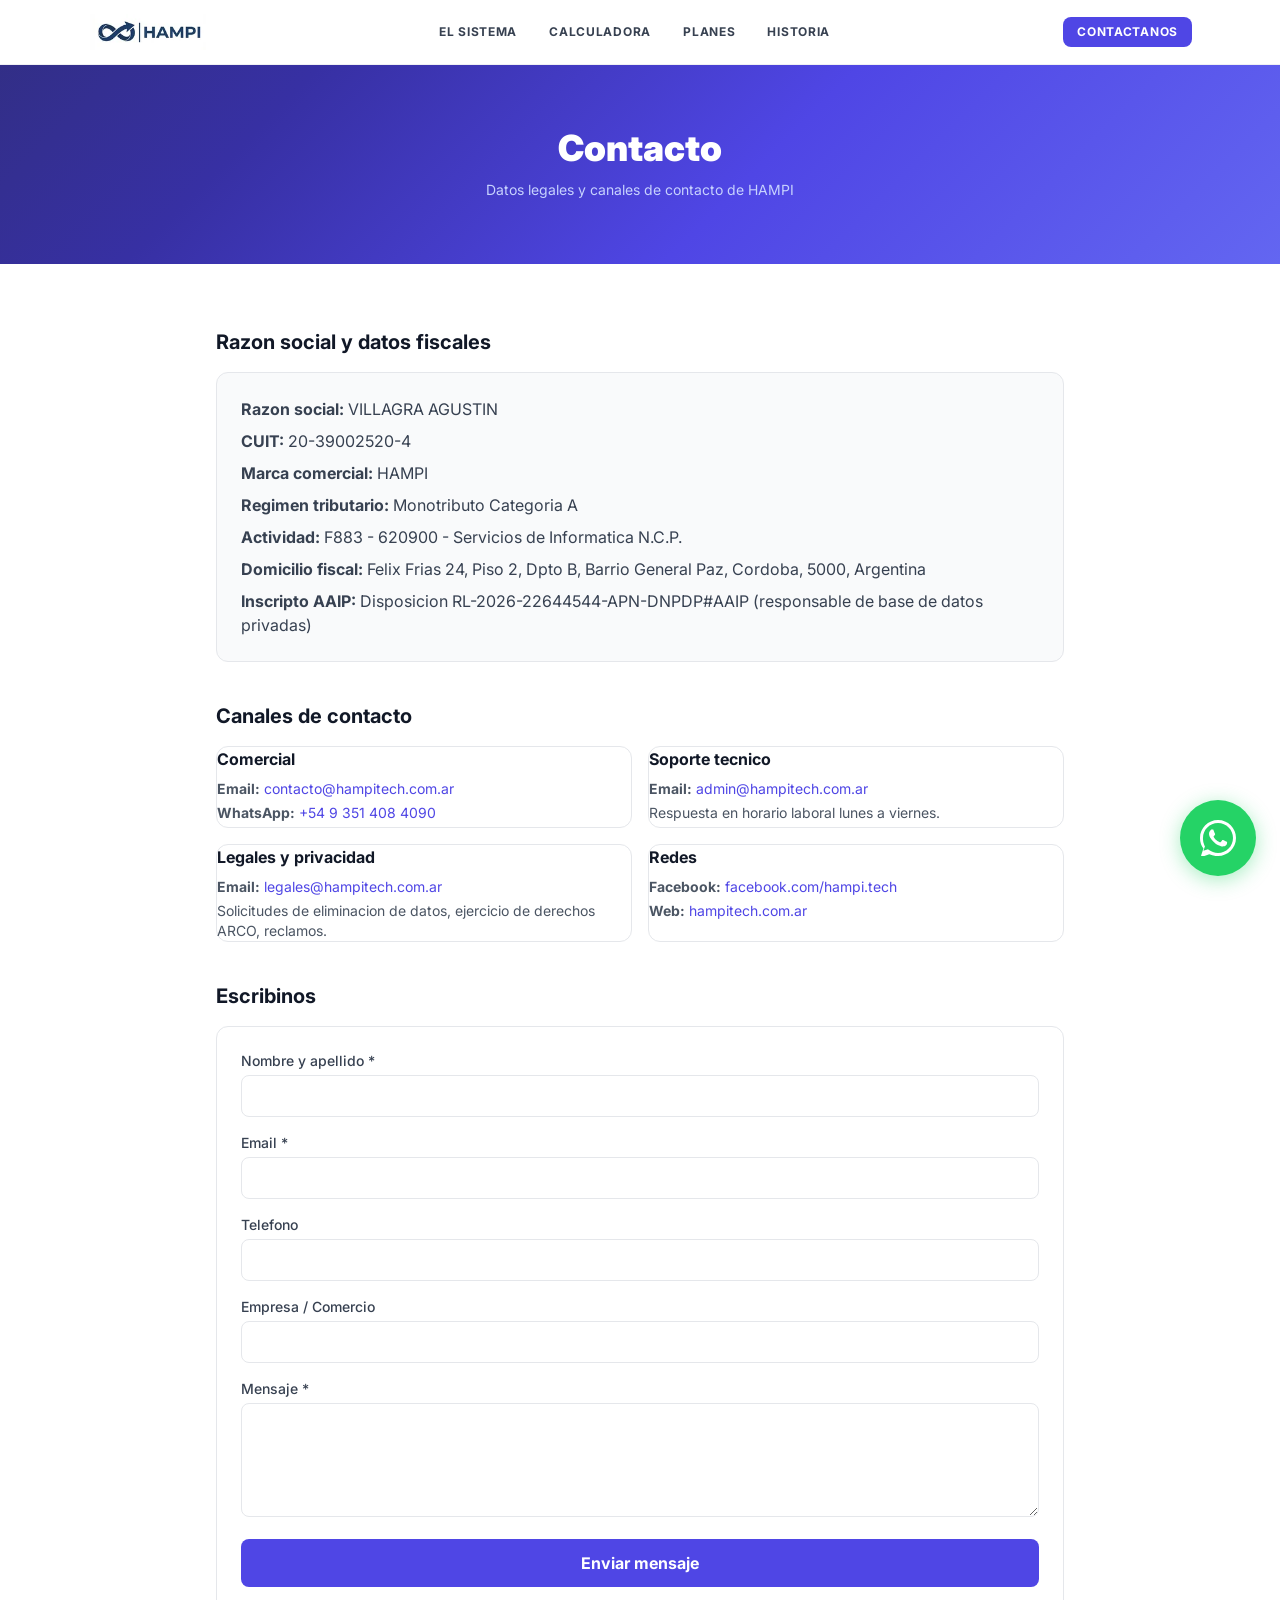
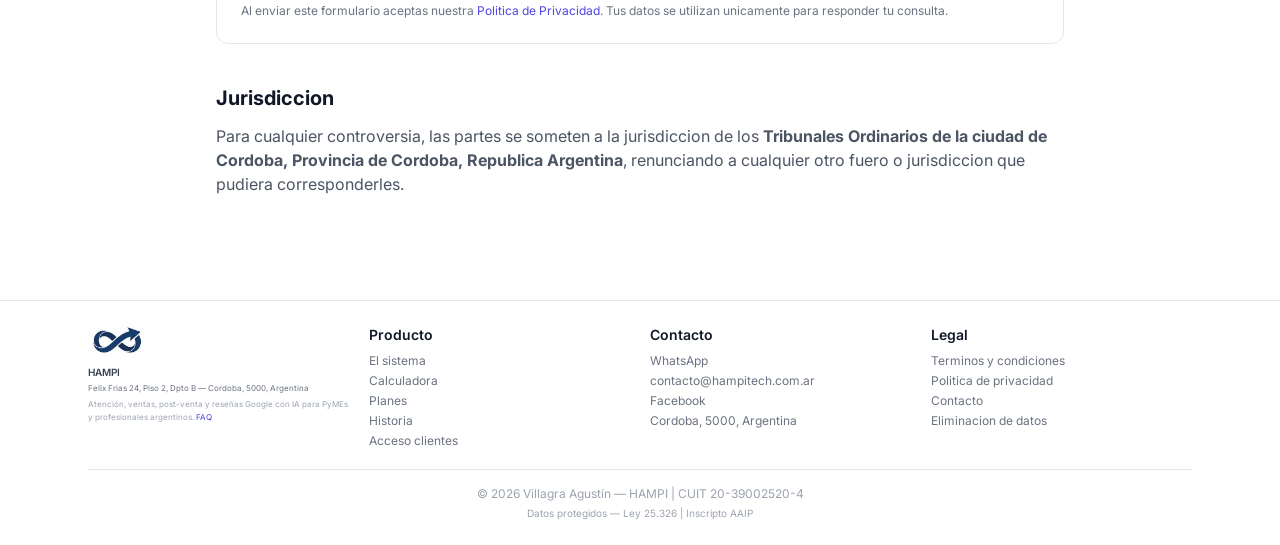
==== contacto.html @ ac381e16 "feat: migrate site to hampitech.com.ar + add contact and data deletion pages - Update canonical, OG," ====
<!DOCTYPE html>
<html lang="es-AR">
<head>
  <meta charset="UTF-8">
  <meta name="viewport" content="width=device-width, initial-scale=1.0">
  <title>Contacto — HAMPI</title>
  <meta name="description" content="Contacto y datos legales de HAMPI. VILLAGRA AGUSTIN, CUIT 20-39002520-4, Cordoba, Argentina.">
  <link rel="canonical" href="https://hampitech.com.ar/contacto.html">
  <meta property="og:title" content="Contacto — HAMPI">
  <meta property="og:description" content="Datos de contacto y razon social de HAMPI.">
  <meta property="og:type" content="website">
  <meta property="og:url" content="https://hampitech.com.ar/contacto.html">
  <meta property="og:image" content="https://hampitech.com.ar/og-logo.png">
  <meta property="og:locale" content="es_AR">
  <meta name="theme-color" content="#4f46e5">
  <link rel="icon" type="image/png" sizes="32x32" href="logoxx.png">
  <link rel="apple-touch-icon" sizes="180x180" href="logoxx.png">
  <link rel="manifest" href="manifest.json">
  <link rel="preconnect" href="https://fonts.googleapis.com">
  <link rel="preconnect" href="https://fonts.gstatic.com" crossorigin>
  <link href="https://fonts.googleapis.com/css2?family=Inter:wght@400;500;600;700;800;900&display=swap" rel="stylesheet">
  <link rel="stylesheet" href="dist.css">
  <style>
    html{scroll-behavior:smooth}
    .reveal{opacity:0;transform:translateY(30px);transition:opacity .7s ease,transform .7s ease}
    .reveal.visible{opacity:1;transform:translateY(0)}
    .whatsapp-float{position:fixed;bottom:24px;right:24px;z-index:50;background:#25d366;color:#fff;border-radius:9999px;width:76px;height:76px;display:flex;align-items:center;justify-content:center;box-shadow:0 4px 20px rgba(37,211,102,.4);transition:transform .3s ease}
    .whatsapp-float:hover{transform:scale(1.1)}
    @keyframes pulse-ring{0%{box-shadow:0 0 0 0 rgba(37,211,102,.4)}70%{box-shadow:0 0 0 15px rgba(37,211,102,0)}100%{box-shadow:0 0 0 0 rgba(37,211,102,0)}}
    .whatsapp-float{animation:pulse-ring 2s infinite}
  </style>
  <script type="application/ld+json">
  {
    "@context": "https://schema.org",
    "@type": "ContactPage",
    "name": "Contacto HAMPI",
    "url": "https://hampitech.com.ar/contacto.html",
    "mainEntity": {
      "@type": "Organization",
      "name": "HAMPI",
      "legalName": "Villagra Agustin",
      "taxID": "20-39002520-4",
      "url": "https://hampitech.com.ar",
      "email": "contacto@hampitech.com.ar",
      "telephone": "+5493514084090",
      "address": {
        "@type": "PostalAddress",
        "streetAddress": "Felix Frias 24, Piso 2, Dpto B",
        "addressLocality": "Cordoba",
        "addressRegion": "Cordoba",
        "postalCode": "5000",
        "addressCountry": "AR"
      }
    }
  }
  </script>
</head>

<body class="font-sans text-gray-800 bg-white antialiased">

  <!-- ===== NAV ===== -->
  <nav id="main-nav" class="fixed top-0 w-full bg-white z-40 border-b border-gray-200/60 transition-shadow duration-300" style="box-shadow:none">
    <div class="max-w-6xl mx-auto px-4 sm:px-6 flex items-center justify-between h-16">
      <a href="index.html" class="flex items-center gap-2">
        <picture>
          <source srcset="hampilogo.webp" type="image/webp">
          <img src="hampilogo.png" alt="HAMPI" class="h-8 sm:h-9 w-auto object-contain" width="200" height="61" style="image-rendering:-webkit-optimize-contrast;transform:translateZ(0)">
        </picture>
      </a>
      <div class="hidden md:flex items-center gap-8 text-xs font-bold text-gray-700 uppercase" style="letter-spacing:.06em">
        <a href="index.html#sistema" class="hover:text-brand-600 transition-colors">El sistema</a>
        <a href="index.html#calculadora" class="hover:text-brand-600 transition-colors">Calculadora</a>
        <a href="index.html#planes" class="hover:text-brand-600 transition-colors">Planes</a>
        <a href="historia.html" class="hover:text-brand-600 transition-colors">Historia</a>
      </div>
      <div class="flex items-center gap-3">
        <a href="https://api.whatsapp.com/send?phone=5493514084090&app_absent=0&text=Hola%2C%20quiero%20info%20sobre%20HAMPI" target="_blank" rel="noopener" class="hidden sm:inline-flex items-center bg-brand-600 hover:bg-brand-700 text-white text-xs font-bold uppercase px-3.5 py-1.5 rounded-lg transition-colors" style="letter-spacing:.06em;line-height:1.5">
          CONTACTANOS
        </a>
      </div>
      <button id="menu-toggle" class="md:hidden ml-2 p-2 text-gray-600 hover:text-brand-600" aria-label="Menu">
        <svg class="w-6 h-6" fill="none" stroke="currentColor" viewBox="0 0 24 24"><path stroke-linecap="round" stroke-linejoin="round" stroke-width="2" d="M4 6h16M4 12h16M4 18h16"/></svg>
      </button>
    </div>
    <div id="mobile-menu" class="hidden md:hidden border-t border-gray-100 bg-white">
      <div class="px-4 py-3 space-y-2">
        <a href="index.html#sistema" class="block py-2 text-xs font-bold text-gray-700 uppercase" style="letter-spacing:.06em">El sistema</a>
        <a href="index.html#calculadora" class="block py-2 text-xs font-bold text-gray-700 uppercase" style="letter-spacing:.06em">Calculadora</a>
        <a href="index.html#planes" class="block py-2 text-xs font-bold text-gray-700 uppercase" style="letter-spacing:.06em">Planes</a>
        <a href="historia.html" class="block py-2 text-xs font-bold text-gray-700 uppercase" style="letter-spacing:.06em">Historia</a>
      </div>
    </div>
  </nav>

  <!-- ===== HERO ===== -->
  <section class="pt-28 pb-12 sm:pt-32 sm:pb-16" style="background:linear-gradient(135deg,#312e81 0%,#3730a3 25%,#4f46e5 60%,#6366f1 100%)">
    <div class="max-w-4xl mx-auto px-4 sm:px-6 text-center">
      <h1 class="text-3xl sm:text-4xl font-black text-white mb-3">Contacto</h1>
      <p class="text-brand-200 text-sm">Datos legales y canales de contacto de HAMPI</p>
    </div>
  </section>

  <!-- ===== CONTENIDO ===== -->
  <main class="max-w-4xl mx-auto px-4 sm:px-6 py-12 sm:py-16">

    <!-- Datos legales -->
    <section class="mb-10 reveal">
      <h2 class="text-xl font-bold text-gray-900 mb-4">Razon social y datos fiscales</h2>
      <div class="bg-gray-50 border border-gray-200 rounded-xl p-6 space-y-2">
        <p class="text-gray-700"><strong>Razon social:</strong> VILLAGRA AGUSTIN</p>
        <p class="text-gray-700"><strong>CUIT:</strong> 20-39002520-4</p>
        <p class="text-gray-700"><strong>Marca comercial:</strong> HAMPI</p>
        <p class="text-gray-700"><strong>Regimen tributario:</strong> Monotributo Categoria A</p>
        <p class="text-gray-700"><strong>Actividad:</strong> F883 - 620900 - Servicios de Informatica N.C.P.</p>
        <p class="text-gray-700"><strong>Domicilio fiscal:</strong> Felix Frias 24, Piso 2, Dpto B, Barrio General Paz, Cordoba, 5000, Argentina</p>
        <p class="text-gray-700"><strong>Inscripto AAIP:</strong> Disposicion RL-2026-22644544-APN-DNPDP#AAIP (responsable de base de datos privadas)</p>
      </div>
    </section>

    <!-- Canales de contacto -->
    <section class="mb-10 reveal">
      <h2 class="text-xl font-bold text-gray-900 mb-4">Canales de contacto</h2>
      <div class="grid sm:grid-cols-2 gap-4">
        <div class="bg-white border border-gray-200 rounded-xl p-5">
          <h3 class="font-bold text-gray-900 mb-2">Comercial</h3>
          <p class="text-gray-600 text-sm mb-1"><strong>Email:</strong> <a href="mailto:contacto@hampitech.com.ar" class="text-brand-600 hover:underline">contacto@hampitech.com.ar</a></p>
          <p class="text-gray-600 text-sm mb-1"><strong>WhatsApp:</strong> <a href="https://api.whatsapp.com/send?phone=5493514084090" target="_blank" rel="noopener" class="text-brand-600 hover:underline">+54 9 351 408 4090</a></p>
        </div>
        <div class="bg-white border border-gray-200 rounded-xl p-5">
          <h3 class="font-bold text-gray-900 mb-2">Soporte tecnico</h3>
          <p class="text-gray-600 text-sm mb-1"><strong>Email:</strong> <a href="mailto:admin@hampitech.com.ar" class="text-brand-600 hover:underline">admin@hampitech.com.ar</a></p>
          <p class="text-gray-600 text-sm">Respuesta en horario laboral lunes a viernes.</p>
        </div>
        <div class="bg-white border border-gray-200 rounded-xl p-5">
          <h3 class="font-bold text-gray-900 mb-2">Legales y privacidad</h3>
          <p class="text-gray-600 text-sm mb-1"><strong>Email:</strong> <a href="mailto:legales@hampitech.com.ar" class="text-brand-600 hover:underline">legales@hampitech.com.ar</a></p>
          <p class="text-gray-600 text-sm">Solicitudes de eliminacion de datos, ejercicio de derechos ARCO, reclamos.</p>
        </div>
        <div class="bg-white border border-gray-200 rounded-xl p-5">
          <h3 class="font-bold text-gray-900 mb-2">Redes</h3>
          <p class="text-gray-600 text-sm mb-1"><strong>Facebook:</strong> <a href="https://facebook.com/hampi.tech/" target="_blank" rel="noopener" class="text-brand-600 hover:underline">facebook.com/hampi.tech</a></p>
          <p class="text-gray-600 text-sm"><strong>Web:</strong> <a href="https://hampitech.com.ar" class="text-brand-600 hover:underline">hampitech.com.ar</a></p>
        </div>
      </div>
    </section>

    <!-- Form contacto -->
    <section class="mb-10 reveal">
      <h2 class="text-xl font-bold text-gray-900 mb-4">Escribinos</h2>
      <form id="contact-form" class="bg-white border border-gray-200 rounded-xl p-6 space-y-4">
        <div>
          <label class="block text-sm font-medium text-gray-700 mb-1">Nombre y apellido *</label>
          <input type="text" id="contact-name" required class="w-full border border-gray-300 rounded-lg px-3 py-2 focus:outline-none focus:border-brand-600">
        </div>
        <div>
          <label class="block text-sm font-medium text-gray-700 mb-1">Email *</label>
          <input type="email" id="contact-email" required class="w-full border border-gray-300 rounded-lg px-3 py-2 focus:outline-none focus:border-brand-600">
        </div>
        <div>
          <label class="block text-sm font-medium text-gray-700 mb-1">Telefono</label>
          <input type="tel" id="contact-phone" class="w-full border border-gray-300 rounded-lg px-3 py-2 focus:outline-none focus:border-brand-600">
        </div>
        <div>
          <label class="block text-sm font-medium text-gray-700 mb-1">Empresa / Comercio</label>
          <input type="text" id="contact-company" class="w-full border border-gray-300 rounded-lg px-3 py-2 focus:outline-none focus:border-brand-600">
        </div>
        <div>
          <label class="block text-sm font-medium text-gray-700 mb-1">Mensaje *</label>
          <textarea id="contact-message" required rows="4" class="w-full border border-gray-300 rounded-lg px-3 py-2 focus:outline-none focus:border-brand-600"></textarea>
        </div>
        <button type="submit" id="contact-submit" class="w-full bg-brand-600 hover:bg-brand-700 text-white font-bold py-3 rounded-lg transition-colors">Enviar mensaje</button>
        <p id="contact-msg" class="text-sm hidden"></p>
        <p class="text-xs text-gray-500">Al enviar este formulario aceptas nuestra <a href="privacidad.html" class="text-brand-600 hover:underline">Politica de Privacidad</a>. Tus datos se utilizan unicamente para responder tu consulta.</p>
      </form>
    </section>

    <!-- Jurisdiccion -->
    <section class="mb-10 reveal">
      <h2 class="text-xl font-bold text-gray-900 mb-3">Jurisdiccion</h2>
      <p class="text-gray-600">Para cualquier controversia, las partes se someten a la jurisdiccion de los <strong>Tribunales Ordinarios de la ciudad de Cordoba, Provincia de Cordoba, Republica Argentina</strong>, renunciando a cualquier otro fuero o jurisdiccion que pudiera corresponderles.</p>
    </section>

  </main>

  <!-- ===== FOOTER ===== -->
  <footer class="bg-white text-gray-500 py-6 border-t border-gray-200">
    <div class="max-w-6xl mx-auto px-4 sm:px-6">
      <div class="grid sm:grid-cols-2 lg:grid-cols-4 gap-5 mb-5">
        <div>
          <div class="mb-2"><picture><source srcset="logoabajo.webp" type="image/webp"><img src="logoabajo.png" alt="HAMPI" class="h-8 w-auto object-contain" width="200" height="111" loading="lazy"></picture></div>
          <p class="text-[10px] font-semibold text-gray-700 mb-0.5">HAMPI</p>
          <p class="text-[8px] text-gray-500 mb-1">Felix Frias 24, Piso 2, Dpto B — Cordoba, 5000, Argentina</p>
          <p class="text-[8px] leading-relaxed text-gray-400">Atención, ventas, post-venta y reseñas Google con IA para PyMEs y profesionales argentinos. <a href="faq.html" class="text-brand-600 hover:underline">FAQ</a></p>
        </div>
        <div>
          <h4 class="text-gray-900 font-semibold mb-2 text-sm">Producto</h4>
          <ul class="space-y-1 text-xs">
            <li><a href="index.html#sistema" class="hover:text-gray-900 transition-colors">El sistema</a></li>
            <li><a href="index.html#calculadora" class="hover:text-gray-900 transition-colors">Calculadora</a></li>
            <li><a href="index.html#planes" class="hover:text-gray-900 transition-colors">Planes</a></li>
            <li><a href="historia.html" class="hover:text-gray-900 transition-colors">Historia</a></li>
            <li><a href="https://dash.hampi.tech/login" target="_blank" rel="noopener" class="hover:text-gray-900 transition-colors">Acceso clientes</a></li>
          </ul>
        </div>
        <div>
          <h4 class="text-gray-900 font-semibold mb-2 text-sm">Contacto</h4>
          <ul class="space-y-1 text-xs">
            <li><a href="https://api.whatsapp.com/send?phone=5493514084090&app_absent=0" target="_blank" rel="noopener" class="hover:text-gray-900 transition-colors">WhatsApp</a></li>
            <li><a href="mailto:contacto@hampitech.com.ar" class="hover:text-gray-900 transition-colors">contacto@hampitech.com.ar</a></li>
            <li><a href="https://facebook.com/hampi.tech/" target="_blank" rel="noopener" class="hover:text-gray-900 transition-colors">Facebook</a></li>
            <li>Cordoba, 5000, Argentina</li>
          </ul>
        </div>
        <div>
          <h4 class="text-gray-900 font-semibold mb-2 text-sm">Legal</h4>
          <ul class="space-y-1 text-xs">
            <li><a href="terminos.html" class="hover:text-gray-900 transition-colors">Terminos y condiciones</a></li>
            <li><a href="privacidad.html" class="hover:text-gray-900 transition-colors">Politica de privacidad</a></li>
            <li><a href="contacto.html" class="hover:text-gray-900 transition-colors">Contacto</a></li>
            <li><a href="eliminacion-datos.html" class="hover:text-gray-900 transition-colors">Eliminacion de datos</a></li>
          </ul>
        </div>
      </div>
      <div class="border-t border-gray-200 pt-4 text-center">
        <p class="text-xs text-gray-400">&copy; 2026 Villagra Agustín — HAMPI | CUIT 20-39002520-4</p>
        <p class="text-[10px] text-gray-400 mt-1"><a href="privacidad.html" class="hover:text-brand-600 transition-colors">Datos protegidos — Ley 25.326 | Inscripto AAIP</a></p>
      </div>
    </div>
  </footer>

  <a href="https://api.whatsapp.com/send?phone=5493514084090&app_absent=0&text=Hola%2C%20quiero%20info%20sobre%20HAMPI" target="_blank" rel="noopener" class="whatsapp-float" aria-label="Contactar por WhatsApp">
    <svg class="w-9 h-9" fill="currentColor" viewBox="0 0 24 24"><path d="M17.472 14.382c-.297-.149-1.758-.867-2.03-.967-.273-.099-.471-.148-.67.15-.197.297-.767.966-.94 1.164-.173.199-.347.223-.644.075-.297-.15-1.255-.463-2.39-1.475-.883-.788-1.48-1.761-1.653-2.059-.173-.297-.018-.458.13-.606.134-.133.298-.347.446-.52.149-.174.198-.298.298-.497.099-.198.05-.371-.025-.52-.075-.149-.669-1.612-.916-2.207-.242-.579-.487-.5-.669-.51-.173-.008-.371-.01-.57-.01-.198 0-.52.074-.792.372-.272.297-1.04 1.016-1.04 2.479 0 1.462 1.065 2.875 1.213 3.074.149.198 2.096 3.2 5.077 4.487.709.306 1.262.489 1.694.625.712.227 1.36.195 1.871.118.571-.085 1.758-.719 2.006-1.413.248-.694.248-1.289.173-1.413-.074-.124-.272-.198-.57-.347z"/><path d="M12 0C5.373 0 0 5.373 0 12c0 2.625.846 5.059 2.284 7.034L.789 23.492a.75.75 0 00.913.913l4.458-1.495A11.952 11.952 0 0012 24c6.627 0 12-5.373 12-12S18.627 0 12 0zm0 22c-2.347 0-4.518-.804-6.236-2.152l-.436-.35-3.027 1.015 1.015-3.027-.35-.436A9.956 9.956 0 012 12C2 6.486 6.486 2 12 2s10 4.486 10 10-4.486 10-10 10z"/></svg>
  </a>

  <script>
    document.getElementById('menu-toggle').addEventListener('click', () => document.getElementById('mobile-menu').classList.toggle('hidden'));
    const obs = new IntersectionObserver((entries) => {
      entries.forEach(e => { if (e.isIntersecting) { e.target.classList.add('visible'); obs.unobserve(e.target); } });
    }, { threshold: 0.1, rootMargin: '0px 0px -50px 0px' });
    document.querySelectorAll('.reveal').forEach(el => obs.observe(el));
  </script>
  <script>
  (function(){
    var form=document.getElementById('contact-form');
    if(!form)return;
    form.addEventListener('submit',function(e){
      e.preventDefault();
      var name=document.getElementById('contact-name').value.trim();
      var email=document.getElementById('contact-email').value.trim();
      var phone=document.getElementById('contact-phone').value.trim();
      var company=document.getElementById('contact-company').value.trim();
      var message=document.getElementById('contact-message').value.trim();
      var msg=document.getElementById('contact-msg');
      var btn=document.getElementById('contact-submit');
      if(!name||!email||!message)return;
      btn.disabled=true;btn.textContent='Enviando...';
      var waText='Hola, soy '+name+' ('+email+(phone?', tel '+phone:'')+(company?', '+company:'')+'). '+message;
      var waUrl='https://api.whatsapp.com/send?phone=5493514084090&app_absent=0&text='+encodeURIComponent(waText);
      msg.classList.remove('hidden');
      msg.className='text-sm mt-3 text-emerald-600';
      msg.textContent='Gracias '+name+'! Te contactamos pronto. Tambien podes escribirnos por WhatsApp.';
      btn.textContent='Enviado';
      setTimeout(function(){window.open(waUrl,'_blank')},1200);
    });
  })();
  </script>
</body>
</html>
---- dist.css ----
*,:after,:before{--tw-border-spacing-x:0;--tw-border-spacing-y:0;--tw-translate-x:0;--tw-translate-y:0;--tw-rotate:0;--tw-skew-x:0;--tw-skew-y:0;--tw-scale-x:1;--tw-scale-y:1;--tw-pan-x: ;--tw-pan-y: ;--tw-pinch-zoom: ;--tw-scroll-snap-strictness:proximity;--tw-gradient-from-position: ;--tw-gradient-via-position: ;--tw-gradient-to-position: ;--tw-ordinal: ;--tw-slashed-zero: ;--tw-numeric-figure: ;--tw-numeric-spacing: ;--tw-numeric-fraction: ;--tw-ring-inset: ;--tw-ring-offset-width:0px;--tw-ring-offset-color:#fff;--tw-ring-color:rgba(59,130,246,.5);--tw-ring-offset-shadow:0 0 #0000;--tw-ring-shadow:0 0 #0000;--tw-shadow:0 0 #0000;--tw-shadow-colored:0 0 #0000;--tw-blur: ;--tw-brightness: ;--tw-contrast: ;--tw-grayscale: ;--tw-hue-rotate: ;--tw-invert: ;--tw-saturate: ;--tw-sepia: ;--tw-drop-shadow: ;--tw-backdrop-blur: ;--tw-backdrop-brightness: ;--tw-backdrop-contrast: ;--tw-backdrop-grayscale: ;--tw-backdrop-hue-rotate: ;--tw-backdrop-invert: ;--tw-backdrop-opacity: ;--tw-backdrop-saturate: ;--tw-backdrop-sepia: ;--tw-contain-size: ;--tw-contain-layout: ;--tw-contain-paint: ;--tw-contain-style: }::backdrop{--tw-border-spacing-x:0;--tw-border-spacing-y:0;--tw-translate-x:0;--tw-translate-y:0;--tw-rotate:0;--tw-skew-x:0;--tw-skew-y:0;--tw-scale-x:1;--tw-scale-y:1;--tw-pan-x: ;--tw-pan-y: ;--tw-pinch-zoom: ;--tw-scroll-snap-strictness:proximity;--tw-gradient-from-position: ;--tw-gradient-via-position: ;--tw-gradient-to-position: ;--tw-ordinal: ;--tw-slashed-zero: ;--tw-numeric-figure: ;--tw-numeric-spacing: ;--tw-numeric-fraction: ;--tw-ring-inset: ;--tw-ring-offset-width:0px;--tw-ring-offset-color:#fff;--tw-ring-color:rgba(59,130,246,.5);--tw-ring-offset-shadow:0 0 #0000;--tw-ring-shadow:0 0 #0000;--tw-shadow:0 0 #0000;--tw-shadow-colored:0 0 #0000;--tw-blur: ;--tw-brightness: ;--tw-contrast: ;--tw-grayscale: ;--tw-hue-rotate: ;--tw-invert: ;--tw-saturate: ;--tw-sepia: ;--tw-drop-shadow: ;--tw-backdrop-blur: ;--tw-backdrop-brightness: ;--tw-backdrop-contrast: ;--tw-backdrop-grayscale: ;--tw-backdrop-hue-rotate: ;--tw-backdrop-invert: ;--tw-backdrop-opacity: ;--tw-backdrop-saturate: ;--tw-backdrop-sepia: ;--tw-contain-size: ;--tw-contain-layout: ;--tw-contain-paint: ;--tw-contain-style: }/*! tailwindcss v3.4.19 | MIT License | https://tailwindcss.com*/*,:after,:before{box-sizing:border-box;border:0 solid #e5e7eb}:after,:before{--tw-content:""}:host,html{line-height:1.5;-webkit-text-size-adjust:100%;-moz-tab-size:4;-o-tab-size:4;tab-size:4;font-family:Inter,system-ui,sans-serif;font-feature-settings:normal;font-variation-settings:normal;-webkit-tap-highlight-color:transparent}body{margin:0;line-height:inherit}hr{height:0;color:inherit;border-top-width:1px}abbr:where([title]){-webkit-text-decoration:underline dotted;text-decoration:underline dotted}h1,h2,h3,h4,h5,h6{font-size:inherit;font-weight:inherit}a{color:inherit;text-decoration:inherit}b,strong{font-weight:bolder}code,kbd,pre,samp{font-family:ui-monospace,SFMono-Regular,Menlo,Monaco,Consolas,Liberation Mono,Courier New,monospace;font-feature-settings:normal;font-variation-settings:normal;font-size:1em}small{font-size:80%}sub,sup{font-size:75%;line-height:0;position:relative;vertical-align:baseline}sub{bottom:-.25em}sup{top:-.5em}table{text-indent:0;border-color:inherit;border-collapse:collapse}button,input,optgroup,select,textarea{font-family:inherit;font-feature-settings:inherit;font-variation-settings:inherit;font-size:100%;font-weight:inherit;line-height:inherit;letter-spacing:inherit;color:inherit;margin:0;padding:0}button,select{text-transform:none}button,input:where([type=button]),input:where([type=reset]),input:where([type=submit]){-webkit-appearance:button;background-color:transparent;background-image:none}:-moz-focusring{outline:auto}:-moz-ui-invalid{box-shadow:none}progress{vertical-align:baseline}::-webkit-inner-spin-button,::-webkit-outer-spin-button{height:auto}[type=search]{-webkit-appearance:textfield;outline-offset:-2px}::-webkit-search-decoration{-webkit-appearance:none}::-webkit-file-upload-button{-webkit-appearance:button;font:inherit}summary{display:list-item}blockquote,dd,dl,figure,h1,h2,h3,h4,h5,h6,hr,p,pre{margin:0}fieldset{margin:0}fieldset,legend{padding:0}menu,ol,ul{list-style:none;margin:0;padding:0}dialog{padding:0}textarea{resize:vertical}input::-moz-placeholder,textarea::-moz-placeholder{opacity:1;color:#9ca3af}input::placeholder,textarea::placeholder{opacity:1;color:#9ca3af}[role=button],button{cursor:pointer}:disabled{cursor:default}audio,canvas,embed,iframe,img,object,svg,video{display:block;vertical-align:middle}img,video{max-width:100%;height:auto}[hidden]:where(:not([hidden=until-found])){display:none}.container{width:100%}@media (min-width:640px){.container{max-width:640px}}@media (min-width:768px){.container{max-width:768px}}@media (min-width:1024px){.container{max-width:1024px}}@media (min-width:1280px){.container{max-width:1280px}}@media (min-width:1536px){.container{max-width:1536px}}.sr-only{position:absolute;width:1px;height:1px;padding:0;margin:-1px;overflow:hidden;clip:rect(0,0,0,0);white-space:nowrap;border-width:0}.visible{visibility:visible}.invisible{visibility:hidden}.fixed{position:fixed}.absolute{position:absolute}.relative{position:relative}.inset-0{inset:0}.bottom-20{bottom:5rem}.left-0{left:0}.left-0\.5{left:.125rem}.left-1\/2{left:50%}.left-6{left:1.5rem}.right-0{right:0}.right-4{right:1rem}.top-0{top:0}.top-0\.5{top:.125rem}.top-5{top:1.25rem}.z-10{z-index:10}.z-40{z-index:40}.z-\[60\]{z-index:60}.order-1{order:1}.order-2{order:2}.mx-auto{margin-left:auto;margin-right:auto}.mb-0{margin-bottom:0}.mb-0\.5{margin-bottom:.125rem}.mb-1{margin-bottom:.25rem}.mb-1\.5{margin-bottom:.375rem}.mb-10{margin-bottom:2.5rem}.mb-14{margin-bottom:3.5rem}.mb-16{margin-bottom:4rem}.mb-2{margin-bottom:.5rem}.mb-2\.5{margin-bottom:.625rem}.mb-3{margin-bottom:.75rem}.mb-4{margin-bottom:1rem}.mb-5{margin-bottom:1.25rem}.mb-6{margin-bottom:1.5rem}.mb-8{margin-bottom:2rem}.ml-1{margin-left:.25rem}.ml-2{margin-left:.5rem}.mt-0\.5{margin-top:.125rem}.mt-1{margin-top:.25rem}.mt-1\.5{margin-top:.375rem}.mt-10{margin-top:2.5rem}.mt-12{margin-top:3rem}.mt-2{margin-top:.5rem}.mt-3{margin-top:.75rem}.mt-4{margin-top:1rem}.mt-5{margin-top:1.25rem}.mt-8{margin-top:2rem}.block{display:block}.inline-block{display:inline-block}.flex{display:flex}.inline-flex{display:inline-flex}.table{display:table}.grid{display:grid}.hidden{display:none}.h-0\.5{height:.125rem}.h-1{height:.25rem}.h-1\.5{height:.375rem}.h-10{height:2.5rem}.h-14{height:3.5rem}.h-16{height:4rem}.h-2{height:.5rem}.h-2\.5{height:.625rem}.h-3{height:.75rem}.h-3\.5{height:.875rem}.h-32{height:8rem}.h-4{height:1rem}.h-40{height:10rem}.h-5{height:1.25rem}.h-6{height:1.5rem}.h-7{height:1.75rem}.h-8{height:2rem}.h-9{height:2.25rem}.h-\[600px\]{height:600px}.h-full{height:100%}.h-px{height:1px}.w-0\.5{width:.125rem}.w-1\.5{width:.375rem}.w-10{width:2.5rem}.w-14{width:3.5rem}.w-2{width:.5rem}.w-2\.5{width:.625rem}.w-3{width:.75rem}.w-3\.5{width:.875rem}.w-32{width:8rem}.w-4{width:1rem}.w-40{width:10rem}.w-5{width:1.25rem}.w-6{width:1.5rem}.w-7{width:1.75rem}.w-8{width:2rem}.w-9{width:2.25rem}.w-\[230px\]{width:230px}.w-\[600px\]{width:600px}.w-auto{width:auto}.w-full{width:100%}.w-px{width:1px}.min-w-0{min-width:0}.max-w-3xl{max-width:48rem}.max-w-4xl{max-width:56rem}.max-w-5xl{max-width:64rem}.max-w-6xl{max-width:72rem}.max-w-\[280px\]{max-width:280px}.max-w-lg{max-width:32rem}.max-w-md{max-width:28rem}.max-w-sm{max-width:24rem}.max-w-xl{max-width:36rem}.flex-1{flex:1 1 0%}.shrink-0{flex-shrink:0}.-translate-x-1\/2{--tw-translate-x:-50%}.-translate-x-1\/2,.scale-125{transform:translate(var(--tw-translate-x),var(--tw-translate-y)) rotate(var(--tw-rotate)) skewX(var(--tw-skew-x)) skewY(var(--tw-skew-y)) scaleX(var(--tw-scale-x)) scaleY(var(--tw-scale-y))}.scale-125{--tw-scale-x:1.25;--tw-scale-y:1.25}.transform{transform:translate(var(--tw-translate-x),var(--tw-translate-y)) rotate(var(--tw-rotate)) skewX(var(--tw-skew-x)) skewY(var(--tw-skew-y)) scaleX(var(--tw-scale-x)) scaleY(var(--tw-scale-y))}@keyframes pulse{50%{opacity:.5}}.animate-pulse{animation:pulse 2s cubic-bezier(.4,0,.6,1) infinite}.cursor-default{cursor:default}.cursor-pointer{cursor:pointer}.scroll-mt-16{scroll-margin-top:4rem}.list-disc{list-style-type:disc}.flex-col{flex-direction:column}.flex-wrap{flex-wrap:wrap}.items-start{align-items:flex-start}.items-center{align-items:center}.items-baseline{align-items:baseline}.items-stretch{align-items:stretch}.justify-end{justify-content:flex-end}.justify-center{justify-content:center}.justify-between{justify-content:space-between}.gap-0\.5{gap:.125rem}.gap-1{gap:.25rem}.gap-1\.5{gap:.375rem}.gap-10{gap:2.5rem}.gap-2{gap:.5rem}.gap-2\.5{gap:.625rem}.gap-3{gap:.75rem}.gap-4{gap:1rem}.gap-5{gap:1.25rem}.gap-6{gap:1.5rem}.gap-8{gap:2rem}.space-y-1>:not([hidden])~:not([hidden]){--tw-space-y-reverse:0;margin-top:calc(.25rem*(1 - var(--tw-space-y-reverse)));margin-bottom:calc(.25rem*var(--tw-space-y-reverse))}.space-y-1\.5>:not([hidden])~:not([hidden]){--tw-space-y-reverse:0;margin-top:calc(.375rem*(1 - var(--tw-space-y-reverse)));margin-bottom:calc(.375rem*var(--tw-space-y-reverse))}.space-y-2>:not([hidden])~:not([hidden]){--tw-space-y-reverse:0;margin-top:calc(.5rem*(1 - var(--tw-space-y-reverse)));margin-bottom:calc(.5rem*var(--tw-space-y-reverse))}.space-y-2\.5>:not([hidden])~:not([hidden]){--tw-space-y-reverse:0;margin-top:calc(.625rem*(1 - var(--tw-space-y-reverse)));margin-bottom:calc(.625rem*var(--tw-space-y-reverse))}.space-y-3>:not([hidden])~:not([hidden]){--tw-space-y-reverse:0;margin-top:calc(.75rem*(1 - var(--tw-space-y-reverse)));margin-bottom:calc(.75rem*var(--tw-space-y-reverse))}.space-y-4>:not([hidden])~:not([hidden]){--tw-space-y-reverse:0;margin-top:calc(1rem*(1 - var(--tw-space-y-reverse)));margin-bottom:calc(1rem*var(--tw-space-y-reverse))}.divide-y>:not([hidden])~:not([hidden]){--tw-divide-y-reverse:0;border-top-width:calc(1px*(1 - var(--tw-divide-y-reverse)));border-bottom-width:calc(1px*var(--tw-divide-y-reverse))}.divide-gray-100>:not([hidden])~:not([hidden]){--tw-divide-opacity:1;border-color:rgb(243 244 246/var(--tw-divide-opacity,1))}.self-stretch{align-self:stretch}.overflow-hidden{overflow:hidden}.overflow-x-auto{overflow-x:auto}.whitespace-nowrap{white-space:nowrap}.rounded{border-radius:.25rem}.rounded-2xl{border-radius:1rem}.rounded-3xl{border-radius:1.5rem}.rounded-full{border-radius:9999px}.rounded-lg{border-radius:.5rem}.rounded-xl{border-radius:.75rem}.border{border-width:1px}.border-2{border-width:2px}.border-b{border-bottom-width:1px}.border-t{border-top-width:1px}.border-amber-400\/30{border-color:rgba(251,191,36,.3)}.border-brand-100{--tw-border-opacity:1;border-color:rgb(224 231 255/var(--tw-border-opacity,1))}.border-gray-100{--tw-border-opacity:1;border-color:rgb(243 244 246/var(--tw-border-opacity,1))}.border-gray-200{--tw-border-opacity:1;border-color:rgb(229 231 235/var(--tw-border-opacity,1))}.border-gray-200\/60{border-color:rgba(229,231,235,.6)}.border-gray-700{--tw-border-opacity:1;border-color:rgb(55 65 81/var(--tw-border-opacity,1))}.border-gray-800{--tw-border-opacity:1;border-color:rgb(31 41 55/var(--tw-border-opacity,1))}.border-green-200{--tw-border-opacity:1;border-color:rgb(187 247 208/var(--tw-border-opacity,1))}.border-green-200\/60{border-color:rgba(187,247,208,.6)}.border-indigo-100{--tw-border-opacity:1;border-color:rgb(224 231 255/var(--tw-border-opacity,1))}.border-red-200\/60{border-color:hsla(0,96%,89%,.6)}.border-red-500\/20{border-color:rgba(239,68,68,.2)}.border-white\/10{border-color:hsla(0,0%,100%,.1)}.border-white\/15{border-color:hsla(0,0%,100%,.15)}.border-white\/20{border-color:hsla(0,0%,100%,.2)}.border-white\/30{border-color:hsla(0,0%,100%,.3)}.bg-amber-400\/20{background-color:rgba(251,191,36,.2)}.bg-amber-50{--tw-bg-opacity:1;background-color:rgb(255 251 235/var(--tw-bg-opacity,1))}.bg-amber-50\/70{background-color:rgba(255,251,235,.7)}.bg-blue-50{--tw-bg-opacity:1;background-color:rgb(239 246 255/var(--tw-bg-opacity,1))}.bg-blue-50\/70{background-color:rgba(239,246,255,.7)}.bg-brand-50{--tw-bg-opacity:1;background-color:rgb(238 242 255/var(--tw-bg-opacity,1))}.bg-brand-600{--tw-bg-opacity:1;background-color:rgb(79 70 229/var(--tw-bg-opacity,1))}.bg-brand-700{--tw-bg-opacity:1;background-color:rgb(67 56 202/var(--tw-bg-opacity,1))}.bg-gray-100{--tw-bg-opacity:1;background-color:rgb(243 244 246/var(--tw-bg-opacity,1))}.bg-gray-300{--tw-bg-opacity:1;background-color:rgb(209 213 219/var(--tw-bg-opacity,1))}.bg-gray-50{--tw-bg-opacity:1;background-color:rgb(249 250 251/var(--tw-bg-opacity,1))}.bg-gray-900{--tw-bg-opacity:1;background-color:rgb(17 24 39/var(--tw-bg-opacity,1))}.bg-gray-950{--tw-bg-opacity:1;background-color:rgb(3 7 18/var(--tw-bg-opacity,1))}.bg-green-100{--tw-bg-opacity:1;background-color:rgb(220 252 231/var(--tw-bg-opacity,1))}.bg-green-400{--tw-bg-opacity:1;background-color:rgb(74 222 128/var(--tw-bg-opacity,1))}.bg-green-50{--tw-bg-opacity:1;background-color:rgb(240 253 244/var(--tw-bg-opacity,1))}.bg-green-50\/70{background-color:rgba(240,253,244,.7)}.bg-green-50\/95{background-color:rgba(240,253,244,.95)}.bg-green-500{--tw-bg-opacity:1;background-color:rgb(34 197 94/var(--tw-bg-opacity,1))}.bg-indigo-200{--tw-bg-opacity:1;background-color:rgb(199 210 254/var(--tw-bg-opacity,1))}.bg-indigo-400{--tw-bg-opacity:1;background-color:rgb(129 140 248/var(--tw-bg-opacity,1))}.bg-indigo-400\/10{background-color:rgba(129,140,248,.1)}.bg-indigo-50{--tw-bg-opacity:1;background-color:rgb(238 242 255/var(--tw-bg-opacity,1))}.bg-indigo-50\/70{background-color:rgba(238,242,255,.7)}.bg-indigo-500\/30{background-color:rgba(99,102,241,.3)}.bg-indigo-600{--tw-bg-opacity:1;background-color:rgb(79 70 229/var(--tw-bg-opacity,1))}.bg-indigo-900\/40{background-color:rgba(49,46,129,.4)}.bg-purple-50{--tw-bg-opacity:1;background-color:rgb(250 245 255/var(--tw-bg-opacity,1))}.bg-purple-50\/70{background-color:rgba(250,245,255,.7)}.bg-red-50\/95{background-color:hsla(0,86%,97%,.95)}.bg-red-500\/10{background-color:rgba(239,68,68,.1)}.bg-slate-900{--tw-bg-opacity:1;background-color:rgb(15 23 42/var(--tw-bg-opacity,1))}.bg-white{--tw-bg-opacity:1;background-color:rgb(255 255 255/var(--tw-bg-opacity,1))}.bg-white\/10{background-color:hsla(0,0%,100%,.1)}.bg-white\/15{background-color:hsla(0,0%,100%,.15)}.bg-white\/20{background-color:hsla(0,0%,100%,.2)}.bg-white\/80{background-color:hsla(0,0%,100%,.8)}.bg-white\/\[\.07\]{background-color:hsla(0,0%,100%,.07)}.bg-yellow-50{--tw-bg-opacity:1;background-color:rgb(254 252 232/var(--tw-bg-opacity,1))}.bg-yellow-50\/70{background-color:hsla(55,92%,95%,.7)}.bg-gradient-to-b{background-image:linear-gradient(to bottom,var(--tw-gradient-stops))}.bg-gradient-to-br{background-image:linear-gradient(to bottom right,var(--tw-gradient-stops))}.bg-gradient-to-r{background-image:linear-gradient(to right,var(--tw-gradient-stops))}.from-brand-400{--tw-gradient-from:#818cf8 var(--tw-gradient-from-position);--tw-gradient-to:rgba(129,140,248,0) var(--tw-gradient-to-position);--tw-gradient-stops:var(--tw-gradient-from),var(--tw-gradient-to)}.from-gray-300{--tw-gradient-from:#d1d5db var(--tw-gradient-from-position);--tw-gradient-to:rgba(209,213,219,0) var(--tw-gradient-to-position);--tw-gradient-stops:var(--tw-gradient-from),var(--tw-gradient-to)}.from-green-300{--tw-gradient-from:#86efac var(--tw-gradient-from-position);--tw-gradient-to:rgba(134,239,172,0) var(--tw-gradient-to-position);--tw-gradient-stops:var(--tw-gradient-from),var(--tw-gradient-to)}.from-indigo-200{--tw-gradient-from:#c7d2fe var(--tw-gradient-from-position);--tw-gradient-to:rgba(199,210,254,0) var(--tw-gradient-to-position);--tw-gradient-stops:var(--tw-gradient-from),var(--tw-gradient-to)}.from-indigo-300{--tw-gradient-from:#a5b4fc var(--tw-gradient-from-position);--tw-gradient-to:rgba(165,180,252,0) var(--tw-gradient-to-position);--tw-gradient-stops:var(--tw-gradient-from),var(--tw-gradient-to)}.from-indigo-400{--tw-gradient-from:#818cf8 var(--tw-gradient-from-position);--tw-gradient-to:rgba(129,140,248,0) var(--tw-gradient-to-position);--tw-gradient-stops:var(--tw-gradient-from),var(--tw-gradient-to)}.from-indigo-700{--tw-gradient-from:#4338ca var(--tw-gradient-from-position);--tw-gradient-to:rgba(67,56,202,0) var(--tw-gradient-to-position);--tw-gradient-stops:var(--tw-gradient-from),var(--tw-gradient-to)}.from-transparent{--tw-gradient-from:transparent var(--tw-gradient-from-position);--tw-gradient-to:transparent var(--tw-gradient-to-position);--tw-gradient-stops:var(--tw-gradient-from),var(--tw-gradient-to)}.via-indigo-300{--tw-gradient-to:rgba(165,180,252,0) var(--tw-gradient-to-position);--tw-gradient-stops:var(--tw-gradient-from),#a5b4fc var(--tw-gradient-via-position),var(--tw-gradient-to)}.via-indigo-600{--tw-gradient-to:rgba(79,70,229,0) var(--tw-gradient-to-position);--tw-gradient-stops:var(--tw-gradient-from),#4f46e5 var(--tw-gradient-via-position),var(--tw-gradient-to)}.to-brand-600{--tw-gradient-to:#4f46e5 var(--tw-gradient-to-position)}.to-emerald-400{--tw-gradient-to:#34d399 var(--tw-gradient-to-position)}.to-gray-300{--tw-gradient-to:#d1d5db var(--tw-gradient-to-position)}.to-indigo-200{--tw-gradient-to:#c7d2fe var(--tw-gradient-to-position)}.to-indigo-400{--tw-gradient-to:#818cf8 var(--tw-gradient-to-position)}.to-indigo-700{--tw-gradient-to:#4338ca var(--tw-gradient-to-position)}.to-transparent{--tw-gradient-to:transparent var(--tw-gradient-to-position)}.to-white\/60{--tw-gradient-to:hsla(0,0%,100%,.6) var(--tw-gradient-to-position)}.object-contain{-o-object-fit:contain;object-fit:contain}.object-cover{-o-object-fit:cover;object-fit:cover}.p-2{padding:.5rem}.p-2\.5{padding:.625rem}.p-4{padding:1rem}.p-6{padding:1.5rem}.p-8{padding:2rem}.px-0\.5{padding-left:.125rem;padding-right:.125rem}.px-1\.5{padding-left:.375rem;padding-right:.375rem}.px-10{padding-left:2.5rem;padding-right:2.5rem}.px-2{padding-left:.5rem;padding-right:.5rem}.px-3{padding-left:.75rem;padding-right:.75rem}.px-3\.5{padding-left:.875rem;padding-right:.875rem}.px-4{padding-left:1rem;padding-right:1rem}.px-5{padding-left:1.25rem;padding-right:1.25rem}.px-6{padding-left:1.5rem;padding-right:1.5rem}.px-8{padding-left:2rem;padding-right:2rem}.py-0\.5{padding-top:.125rem;padding-bottom:.125rem}.py-1{padding-top:.25rem;padding-bottom:.25rem}.py-1\.5{padding-top:.375rem;padding-bottom:.375rem}.py-10{padding-top:2.5rem;padding-bottom:2.5rem}.py-12{padding-top:3rem;padding-bottom:3rem}.py-14{padding-top:3.5rem;padding-bottom:3.5rem}.py-16{padding-top:4rem;padding-bottom:4rem}.py-2{padding-top:.5rem;padding-bottom:.5rem}.py-2\.5{padding-top:.625rem;padding-bottom:.625rem}.py-20{padding-top:5rem;padding-bottom:5rem}.py-24{padding-top:6rem;padding-bottom:6rem}.py-3{padding-top:.75rem;padding-bottom:.75rem}.py-3\.5{padding-top:.875rem;padding-bottom:.875rem}.py-5{padding-top:1.25rem;padding-bottom:1.25rem}.py-6{padding-top:1.5rem;padding-bottom:1.5rem}.py-8{padding-top:2rem;padding-bottom:2rem}.pb-12{padding-bottom:3rem}.pb-20{padding-bottom:5rem}.pb-4{padding-bottom:1rem}.pl-6{padding-left:1.5rem}.pl-8{padding-left:2rem}.pr-4{padding-right:1rem}.pt-2{padding-top:.5rem}.pt-28{padding-top:7rem}.pt-3{padding-top:.75rem}.pt-4{padding-top:1rem}.text-left{text-align:left}.text-center{text-align:center}.text-justify{text-align:justify}.font-sans{font-family:Inter,system-ui,sans-serif}.text-2xl{font-size:1.5rem;line-height:2rem}.text-3xl{font-size:1.875rem;line-height:2.25rem}.text-\[10px\]{font-size:10px}.text-\[11px\]{font-size:11px}.text-\[8px\]{font-size:8px}.text-\[9px\]{font-size:9px}.text-base{font-size:1rem;line-height:1.5rem}.text-lg{font-size:1.125rem;line-height:1.75rem}.text-sm{font-size:.875rem;line-height:1.25rem}.text-xl{font-size:1.25rem;line-height:1.75rem}.text-xs{font-size:.75rem;line-height:1rem}.font-black{font-weight:900}.font-bold{font-weight:700}.font-extrabold{font-weight:800}.font-medium{font-weight:500}.font-normal{font-weight:400}.font-semibold{font-weight:600}.uppercase{text-transform:uppercase}.italic{font-style:italic}.leading-relaxed{line-height:1.625}.leading-snug{line-height:1.375}.leading-tight{line-height:1.25}.tracking-\[\.15em\]{letter-spacing:.15em}.tracking-tight{letter-spacing:-.025em}.tracking-wide{letter-spacing:.025em}.tracking-wider{letter-spacing:.05em}.tracking-widest{letter-spacing:.1em}.text-amber-300{--tw-text-opacity:1;color:rgb(252 211 77/var(--tw-text-opacity,1))}.text-amber-400{--tw-text-opacity:1;color:rgb(251 191 36/var(--tw-text-opacity,1))}.text-amber-500{--tw-text-opacity:1;color:rgb(245 158 11/var(--tw-text-opacity,1))}.text-amber-700{--tw-text-opacity:1;color:rgb(180 83 9/var(--tw-text-opacity,1))}.text-blue-500{--tw-text-opacity:1;color:rgb(59 130 246/var(--tw-text-opacity,1))}.text-blue-600{--tw-text-opacity:1;color:rgb(37 99 235/var(--tw-text-opacity,1))}.text-blue-700{--tw-text-opacity:1;color:rgb(29 78 216/var(--tw-text-opacity,1))}.text-brand-200{--tw-text-opacity:1;color:rgb(199 210 254/var(--tw-text-opacity,1))}.text-brand-300{--tw-text-opacity:1;color:rgb(165 180 252/var(--tw-text-opacity,1))}.text-brand-400{--tw-text-opacity:1;color:rgb(129 140 248/var(--tw-text-opacity,1))}.text-brand-500{--tw-text-opacity:1;color:rgb(99 102 241/var(--tw-text-opacity,1))}.text-brand-500\/30{color:rgba(99,102,241,.3)}.text-brand-600{--tw-text-opacity:1;color:rgb(79 70 229/var(--tw-text-opacity,1))}.text-brand-700{--tw-text-opacity:1;color:rgb(67 56 202/var(--tw-text-opacity,1))}.text-brand-900{--tw-text-opacity:1;color:rgb(49 46 129/var(--tw-text-opacity,1))}.text-emerald-300{--tw-text-opacity:1;color:rgb(110 231 183/var(--tw-text-opacity,1))}.text-emerald-400{--tw-text-opacity:1;color:rgb(52 211 153/var(--tw-text-opacity,1))}.text-gray-300{--tw-text-opacity:1;color:rgb(209 213 219/var(--tw-text-opacity,1))}.text-gray-400{--tw-text-opacity:1;color:rgb(156 163 175/var(--tw-text-opacity,1))}.text-gray-500{--tw-text-opacity:1;color:rgb(107 114 128/var(--tw-text-opacity,1))}.text-gray-600{--tw-text-opacity:1;color:rgb(75 85 99/var(--tw-text-opacity,1))}.text-gray-700{--tw-text-opacity:1;color:rgb(55 65 81/var(--tw-text-opacity,1))}.text-gray-800{--tw-text-opacity:1;color:rgb(31 41 55/var(--tw-text-opacity,1))}.text-gray-900{--tw-text-opacity:1;color:rgb(17 24 39/var(--tw-text-opacity,1))}.text-green-400{--tw-text-opacity:1;color:rgb(74 222 128/var(--tw-text-opacity,1))}.text-green-500{--tw-text-opacity:1;color:rgb(34 197 94/var(--tw-text-opacity,1))}.text-green-600{--tw-text-opacity:1;color:rgb(22 163 74/var(--tw-text-opacity,1))}.text-green-700{--tw-text-opacity:1;color:rgb(21 128 61/var(--tw-text-opacity,1))}.text-indigo-100{--tw-text-opacity:1;color:rgb(224 231 255/var(--tw-text-opacity,1))}.text-indigo-200{--tw-text-opacity:1;color:rgb(199 210 254/var(--tw-text-opacity,1))}.text-indigo-300{--tw-text-opacity:1;color:rgb(165 180 252/var(--tw-text-opacity,1))}.text-indigo-300\/70{color:rgba(165,180,252,.7)}.text-indigo-400{--tw-text-opacity:1;color:rgb(129 140 248/var(--tw-text-opacity,1))}.text-indigo-500{--tw-text-opacity:1;color:rgb(99 102 241/var(--tw-text-opacity,1))}.text-indigo-600{--tw-text-opacity:1;color:rgb(79 70 229/var(--tw-text-opacity,1))}.text-indigo-700{--tw-text-opacity:1;color:rgb(67 56 202/var(--tw-text-opacity,1))}.text-indigo-800{--tw-text-opacity:1;color:rgb(55 48 163/var(--tw-text-opacity,1))}.text-indigo-900{--tw-text-opacity:1;color:rgb(49 46 129/var(--tw-text-opacity,1))}.text-purple-400{--tw-text-opacity:1;color:rgb(192 132 252/var(--tw-text-opacity,1))}.text-purple-500{--tw-text-opacity:1;color:rgb(168 85 247/var(--tw-text-opacity,1))}.text-purple-700{--tw-text-opacity:1;color:rgb(126 34 206/var(--tw-text-opacity,1))}.text-red-400{--tw-text-opacity:1;color:rgb(248 113 113/var(--tw-text-opacity,1))}.text-red-600{--tw-text-opacity:1;color:rgb(220 38 38/var(--tw-text-opacity,1))}.text-white{--tw-text-opacity:1;color:rgb(255 255 255/var(--tw-text-opacity,1))}.text-white\/40{color:hsla(0,0%,100%,.4)}.text-yellow-500{--tw-text-opacity:1;color:rgb(234 179 8/var(--tw-text-opacity,1))}.text-yellow-600{--tw-text-opacity:1;color:rgb(202 138 4/var(--tw-text-opacity,1))}.text-yellow-700{--tw-text-opacity:1;color:rgb(161 98 7/var(--tw-text-opacity,1))}.underline{text-decoration-line:underline}.antialiased{-webkit-font-smoothing:antialiased;-moz-osx-font-smoothing:grayscale}.placeholder-gray-500::-moz-placeholder{--tw-placeholder-opacity:1;color:rgb(107 114 128/var(--tw-placeholder-opacity,1))}.placeholder-gray-500::placeholder{--tw-placeholder-opacity:1;color:rgb(107 114 128/var(--tw-placeholder-opacity,1))}.opacity-0{opacity:0}.opacity-100{opacity:1}.opacity-20{opacity:.2}.opacity-30{opacity:.3}.opacity-50{opacity:.5}.opacity-60{opacity:.6}.shadow{--tw-shadow:0 1px 3px 0 rgba(0,0,0,.1),0 1px 2px -1px rgba(0,0,0,.1);--tw-shadow-colored:0 1px 3px 0 var(--tw-shadow-color),0 1px 2px -1px var(--tw-shadow-color)}.shadow,.shadow-2xl{box-shadow:var(--tw-ring-offset-shadow,0 0 #0000),var(--tw-ring-shadow,0 0 #0000),var(--tw-shadow)}.shadow-2xl{--tw-shadow:0 25px 50px -12px rgba(0,0,0,.25);--tw-shadow-colored:0 25px 50px -12px var(--tw-shadow-color)}.shadow-lg{--tw-shadow:0 10px 15px -3px rgba(0,0,0,.1),0 4px 6px -4px rgba(0,0,0,.1);--tw-shadow-colored:0 10px 15px -3px var(--tw-shadow-color),0 4px 6px -4px var(--tw-shadow-color)}.shadow-lg,.shadow-md{box-shadow:var(--tw-ring-offset-shadow,0 0 #0000),var(--tw-ring-shadow,0 0 #0000),var(--tw-shadow)}.shadow-md{--tw-shadow:0 4px 6px -1px rgba(0,0,0,.1),0 2px 4px -2px rgba(0,0,0,.1);--tw-shadow-colored:0 4px 6px -1px var(--tw-shadow-color),0 2px 4px -2px var(--tw-shadow-color)}.shadow-sm{--tw-shadow:0 1px 2px 0 rgba(0,0,0,.05);--tw-shadow-colored:0 1px 2px 0 var(--tw-shadow-color);box-shadow:var(--tw-ring-offset-shadow,0 0 #0000),var(--tw-ring-shadow,0 0 #0000),var(--tw-shadow)}.shadow-brand-500\/20{--tw-shadow-color:rgba(99,102,241,.2);--tw-shadow:var(--tw-shadow-colored)}.shadow-brand-500\/30{--tw-shadow-color:rgba(99,102,241,.3);--tw-shadow:var(--tw-shadow-colored)}.shadow-gray-900\/15{--tw-shadow-color:rgba(17,24,39,.15);--tw-shadow:var(--tw-shadow-colored)}.shadow-green-100\/40{--tw-shadow-color:rgba(220,252,231,.4);--tw-shadow:var(--tw-shadow-colored)}.shadow-indigo-100\/30{--tw-shadow-color:rgba(224,231,255,.3);--tw-shadow:var(--tw-shadow-colored)}.ring-1{--tw-ring-offset-shadow:var(--tw-ring-inset) 0 0 0 var(--tw-ring-offset-width) var(--tw-ring-offset-color);--tw-ring-shadow:var(--tw-ring-inset) 0 0 0 calc(1px + var(--tw-ring-offset-width)) var(--tw-ring-color);box-shadow:var(--tw-ring-offset-shadow),var(--tw-ring-shadow),var(--tw-shadow,0 0 #0000)}.ring-brand-200{--tw-ring-opacity:1;--tw-ring-color:rgb(199 210 254/var(--tw-ring-opacity,1))}.blur-2xl{--tw-blur:blur(40px)}.blur-2xl,.grayscale{filter:var(--tw-blur) var(--tw-brightness) var(--tw-contrast) var(--tw-grayscale) var(--tw-hue-rotate) var(--tw-invert) var(--tw-saturate) var(--tw-sepia) var(--tw-drop-shadow)}.grayscale{--tw-grayscale:grayscale(100%)}.backdrop-blur-sm{--tw-backdrop-blur:blur(4px);-webkit-backdrop-filter:var(--tw-backdrop-blur) var(--tw-backdrop-brightness) var(--tw-backdrop-contrast) var(--tw-backdrop-grayscale) var(--tw-backdrop-hue-rotate) var(--tw-backdrop-invert) var(--tw-backdrop-opacity) var(--tw-backdrop-saturate) var(--tw-backdrop-sepia);backdrop-filter:var(--tw-backdrop-blur) var(--tw-backdrop-brightness) var(--tw-backdrop-contrast) var(--tw-backdrop-grayscale) var(--tw-backdrop-hue-rotate) var(--tw-backdrop-invert) var(--tw-backdrop-opacity) var(--tw-backdrop-saturate) var(--tw-backdrop-sepia)}.transition-all{transition-property:all;transition-timing-function:cubic-bezier(.4,0,.2,1);transition-duration:.15s}.transition-colors{transition-property:color,background-color,border-color,text-decoration-color,fill,stroke;transition-timing-function:cubic-bezier(.4,0,.2,1);transition-duration:.15s}.transition-opacity{transition-property:opacity;transition-timing-function:cubic-bezier(.4,0,.2,1);transition-duration:.15s}.transition-shadow{transition-property:box-shadow;transition-timing-function:cubic-bezier(.4,0,.2,1);transition-duration:.15s}.transition-transform{transition-property:transform;transition-timing-function:cubic-bezier(.4,0,.2,1);transition-duration:.15s}.duration-200{transition-duration:.2s}.duration-300{transition-duration:.3s}.duration-500{transition-duration:.5s}.duration-700{transition-duration:.7s}.ease-in-out{transition-timing-function:cubic-bezier(.4,0,.2,1)}.hover\:border-gray-500:hover{--tw-border-opacity:1;border-color:rgb(107 114 128/var(--tw-border-opacity,1))}.hover\:bg-blue-50:hover{--tw-bg-opacity:1;background-color:rgb(239 246 255/var(--tw-bg-opacity,1))}.hover\:bg-brand-50:hover{--tw-bg-opacity:1;background-color:rgb(238 242 255/var(--tw-bg-opacity,1))}.hover\:bg-brand-700:hover{--tw-bg-opacity:1;background-color:rgb(67 56 202/var(--tw-bg-opacity,1))}.hover\:bg-gray-200:hover{--tw-bg-opacity:1;background-color:rgb(229 231 235/var(--tw-bg-opacity,1))}.hover\:bg-gray-50:hover{--tw-bg-opacity:1;background-color:rgb(249 250 251/var(--tw-bg-opacity,1))}.hover\:bg-indigo-50:hover{--tw-bg-opacity:1;background-color:rgb(238 242 255/var(--tw-bg-opacity,1))}.hover\:bg-indigo-700:hover{--tw-bg-opacity:1;background-color:rgb(67 56 202/var(--tw-bg-opacity,1))}.hover\:bg-pink-50:hover{--tw-bg-opacity:1;background-color:rgb(253 242 248/var(--tw-bg-opacity,1))}.hover\:bg-white\/10:hover{background-color:hsla(0,0%,100%,.1)}.hover\:bg-white\/20:hover{background-color:hsla(0,0%,100%,.2)}.hover\:text-brand-300:hover{--tw-text-opacity:1;color:rgb(165 180 252/var(--tw-text-opacity,1))}.hover\:text-brand-600:hover{--tw-text-opacity:1;color:rgb(79 70 229/var(--tw-text-opacity,1))}.hover\:text-brand-700:hover{--tw-text-opacity:1;color:rgb(67 56 202/var(--tw-text-opacity,1))}.hover\:text-gray-900:hover{--tw-text-opacity:1;color:rgb(17 24 39/var(--tw-text-opacity,1))}.hover\:text-white:hover{--tw-text-opacity:1;color:rgb(255 255 255/var(--tw-text-opacity,1))}.hover\:underline:hover{text-decoration-line:underline}.hover\:opacity-100:hover{opacity:1}.hover\:grayscale-0:hover{--tw-grayscale:grayscale(0);filter:var(--tw-blur) var(--tw-brightness) var(--tw-contrast) var(--tw-grayscale) var(--tw-hue-rotate) var(--tw-invert) var(--tw-saturate) var(--tw-sepia) var(--tw-drop-shadow)}.focus\:not-sr-only:focus{position:static;width:auto;height:auto;padding:0;margin:0;overflow:visible;clip:auto;white-space:normal}.focus\:absolute:focus{position:absolute}.focus\:left-2:focus{left:.5rem}.focus\:top-2:focus{top:.5rem}.focus\:z-50:focus{z-index:50}.focus\:rounded:focus{border-radius:.25rem}.focus\:border-brand-500:focus{--tw-border-opacity:1;border-color:rgb(99 102 241/var(--tw-border-opacity,1))}.focus\:bg-white:focus{--tw-bg-opacity:1;background-color:rgb(255 255 255/var(--tw-bg-opacity,1))}.focus\:px-4:focus{padding-left:1rem;padding-right:1rem}.focus\:py-2:focus{padding-top:.5rem;padding-bottom:.5rem}.focus\:outline-none:focus{outline:2px solid transparent;outline-offset:2px}.group:hover .group-hover\:text-blue-600{--tw-text-opacity:1;color:rgb(37 99 235/var(--tw-text-opacity,1))}.group:hover .group-hover\:text-brand-600{--tw-text-opacity:1;color:rgb(79 70 229/var(--tw-text-opacity,1))}.group:hover .group-hover\:text-pink-500{--tw-text-opacity:1;color:rgb(236 72 153/var(--tw-text-opacity,1))}@media (min-width:640px){.sm\:bottom-6{bottom:1.5rem}.sm\:block{display:block}.sm\:flex{display:flex}.sm\:inline-flex{display:inline-flex}.sm\:h-12{height:3rem}.sm\:h-44{height:11rem}.sm\:h-9{height:2.25rem}.sm\:w-44{width:11rem}.sm\:max-w-xs{max-width:20rem}.sm\:grid-cols-2{grid-template-columns:repeat(2,minmax(0,1fr))}.sm\:flex-row{flex-direction:row}.sm\:flex-nowrap{flex-wrap:nowrap}.sm\:items-center{align-items:center}.sm\:gap-10{gap:2.5rem}.sm\:gap-14{gap:3.5rem}.sm\:gap-6{gap:1.5rem}.sm\:p-10{padding:2.5rem}.sm\:p-5{padding:1.25rem}.sm\:p-8{padding:2rem}.sm\:px-10{padding-left:2.5rem;padding-right:2.5rem}.sm\:px-6{padding-left:1.5rem;padding-right:1.5rem}.sm\:py-16{padding-top:4rem;padding-bottom:4rem}.sm\:py-28{padding-top:7rem;padding-bottom:7rem}.sm\:py-32{padding-top:8rem;padding-bottom:8rem}.sm\:pb-16{padding-bottom:4rem}.sm\:pb-28{padding-bottom:7rem}.sm\:pl-10{padding-left:2.5rem}.sm\:pt-32{padding-top:8rem}.sm\:pt-36{padding-top:9rem}.sm\:text-3xl{font-size:1.875rem;line-height:2.25rem}.sm\:text-4xl{font-size:2.25rem;line-height:2.5rem}.sm\:text-5xl{font-size:3rem;line-height:1}.sm\:text-base{font-size:1rem;line-height:1.5rem}.sm\:text-lg{font-size:1.125rem;line-height:1.75rem}.sm\:text-sm{font-size:.875rem;line-height:1.25rem}.sm\:text-xl{font-size:1.25rem;line-height:1.75rem}}@media (min-width:768px){.md\:order-1{order:1}.md\:order-2{order:2}.md\:col-span-2{grid-column:span 2/span 2}.md\:flex{display:flex}.md\:hidden{display:none}.md\:grid-cols-2{grid-template-columns:repeat(2,minmax(0,1fr))}.md\:grid-cols-3{grid-template-columns:repeat(3,minmax(0,1fr))}}@media (min-width:1024px){.lg\:col-span-4{grid-column:span 4/span 4}.lg\:col-span-8{grid-column:span 8/span 8}.lg\:block{display:block}.lg\:flex{display:flex}.lg\:hidden{display:none}.lg\:grid-cols-12{grid-template-columns:repeat(12,minmax(0,1fr))}.lg\:grid-cols-3{grid-template-columns:repeat(3,minmax(0,1fr))}.lg\:grid-cols-4{grid-template-columns:repeat(4,minmax(0,1fr))}.lg\:grid-cols-5{grid-template-columns:repeat(5,minmax(0,1fr))}}
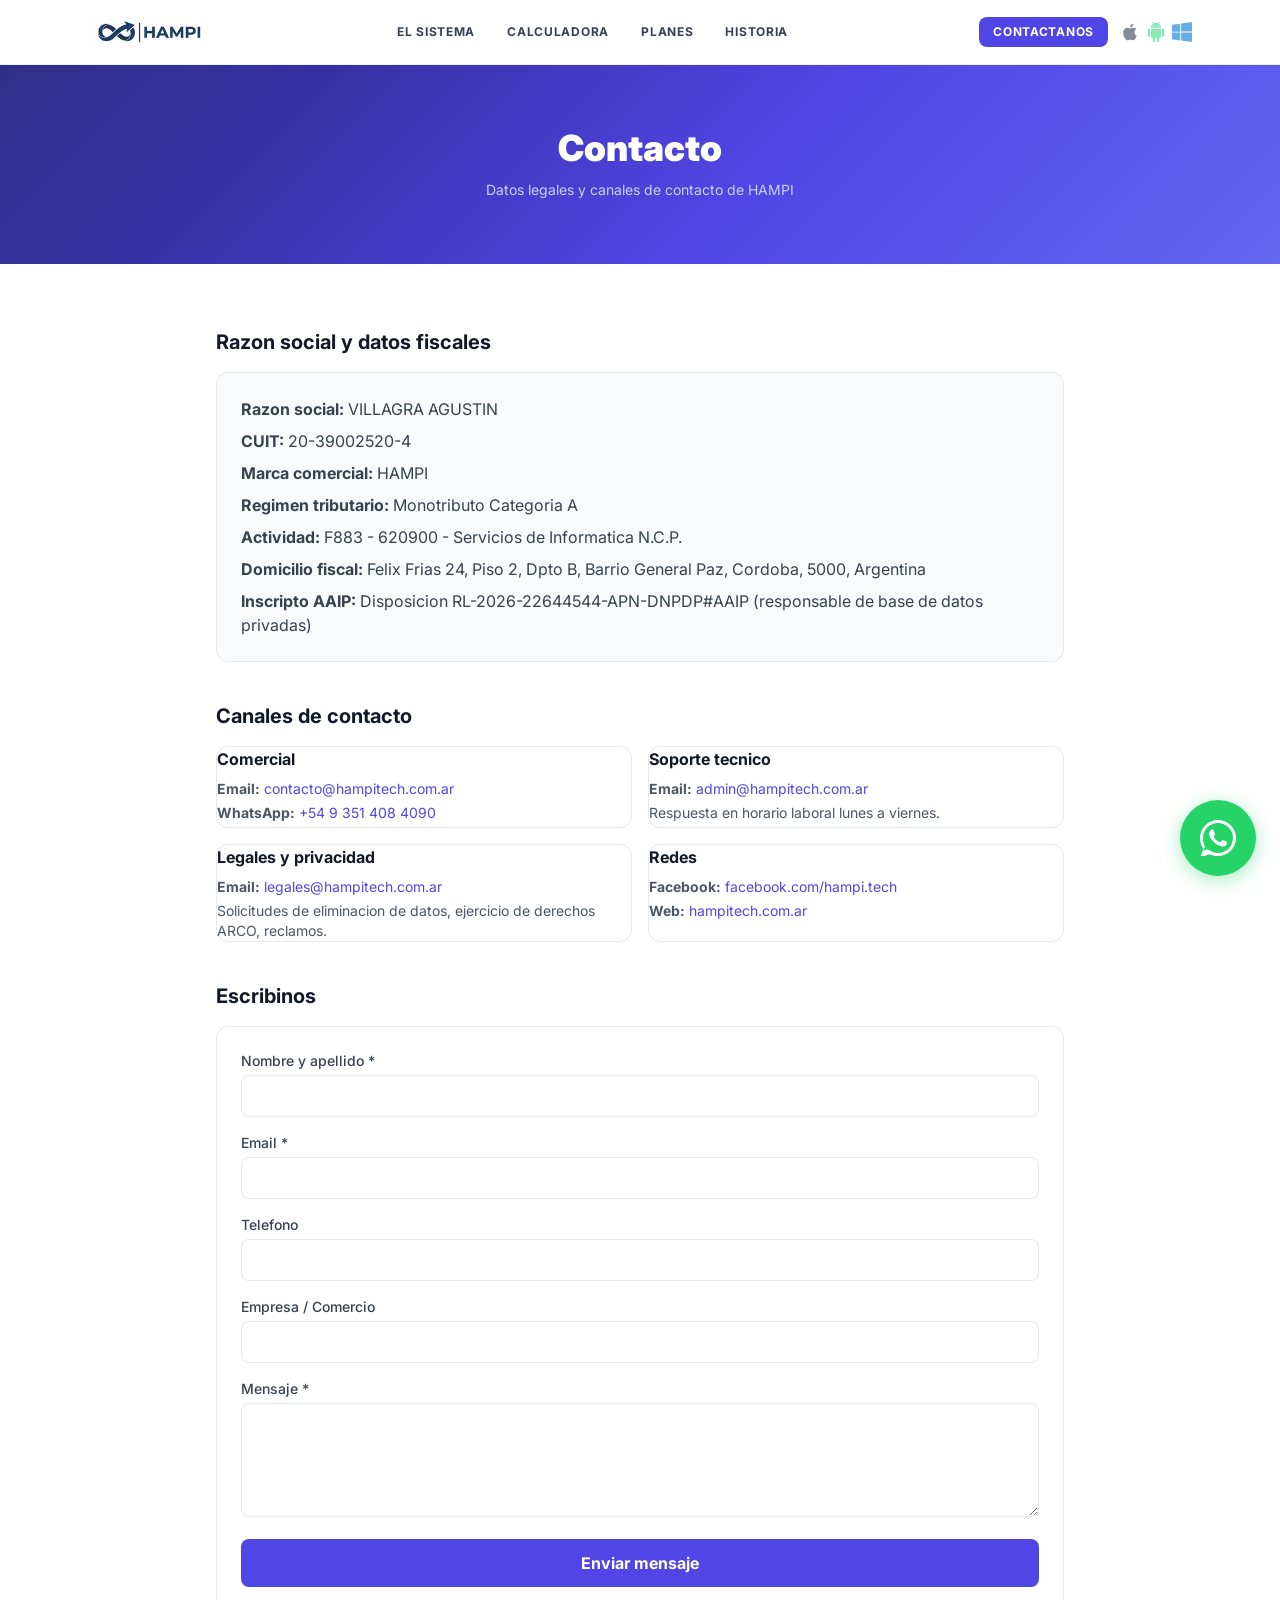
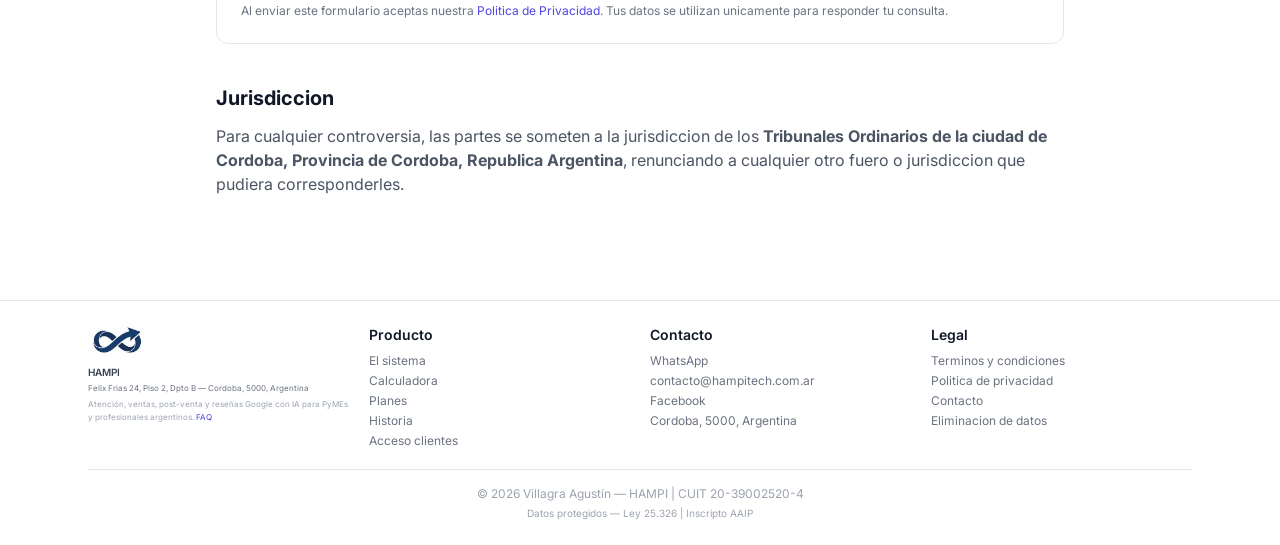
==== commit d7a6ac0c: "fix: add Apple/Android/Windows icons to navbar in contacto and eliminacion-datos Match navbar consis" ====
--- a/contacto.html
+++ b/contacto.html
@@ -77,6 +77,7 @@
         <a href="https://api.whatsapp.com/send?phone=5493514084090&app_absent=0&text=Hola%2C%20quiero%20info%20sobre%20HAMPI" target="_blank" rel="noopener" class="hidden sm:inline-flex items-center bg-brand-600 hover:bg-brand-700 text-white text-xs font-bold uppercase px-3.5 py-1.5 rounded-lg transition-colors" style="letter-spacing:.06em;line-height:1.5">
           CONTACTANOS
         </a>
+        <div class="hidden sm:flex items-center gap-1.5 opacity-60"><svg class="h-5 w-5 text-gray-700" viewBox="0 0 24 24" fill="currentColor"><path d="M18.71 19.5c-.83 1.24-1.71 2.45-3.05 2.47-1.34.03-1.77-.79-3.29-.79-1.53 0-2 .77-3.27.82-1.31.05-2.3-1.32-3.14-2.53C4.25 17 2.94 12.45 4.7 9.39c.87-1.52 2.43-2.48 4.12-2.51 1.28-.02 2.5.87 3.29.87.78 0 2.26-1.07 3.8-.91.65.03 2.47.26 3.64 1.98-.09.06-2.17 1.28-2.15 3.81.03 3.02 2.65 4.03 2.68 4.04-.03.07-.42 1.44-1.38 2.83M13 3.5c.73-.83 1.94-1.46 2.94-1.5.13 1.17-.34 2.35-1.04 3.19-.69.85-1.83 1.51-2.95 1.42-.15-1.15.41-2.35 1.05-3.11z"/></svg><svg class="h-5 w-5" viewBox="0 0 24 24" fill="#3DDC84"><path d="M6 18c0 .55.45 1 1 1h1v3.5c0 .83.67 1.5 1.5 1.5s1.5-.67 1.5-1.5V19h2v3.5c0 .83.67 1.5 1.5 1.5s1.5-.67 1.5-1.5V19h1c.55 0 1-.45 1-1V8H6v10zM3.5 8C2.67 8 2 8.67 2 9.5v7c0 .83.67 1.5 1.5 1.5S5 17.33 5 16.5v-7C5 8.67 4.33 8 3.5 8zm17 0c-.83 0-1.5.67-1.5 1.5v7c0 .83.67 1.5 1.5 1.5s1.5-.67 1.5-1.5v-7c0-.83-.67-1.5-1.5-1.5zm-4.97-5.84l1.3-1.3c.2-.2.2-.51 0-.71-.2-.2-.51-.2-.71 0l-1.48 1.48C13.85 1.23 12.95 1 12 1c-.96 0-1.86.23-2.66.63L7.85.15c-.2-.2-.51-.2-.71 0-.2.2-.2.51 0 .71l1.31 1.31C6.97 3.26 6 5.01 6 7h12c0-1.99-.97-3.75-2.47-4.84zM10 5H9V4h1v1zm5 0h-1V4h1v1z"/></svg><svg class="h-5 w-5" viewBox="0 0 24 24" fill="#0078D4"><path d="M0 3.449L9.75 2.1v9.451H0m10.949-9.602L24 0v11.4H10.949M0 12.6h9.75v9.451L0 20.699M10.949 12.6H24V24l-13.051-1.851"/></svg></div>
       </div>
       <button id="menu-toggle" class="md:hidden ml-2 p-2 text-gray-600 hover:text-brand-600" aria-label="Menu">
         <svg class="w-6 h-6" fill="none" stroke="currentColor" viewBox="0 0 24 24"><path stroke-linecap="round" stroke-linejoin="round" stroke-width="2" d="M4 6h16M4 12h16M4 18h16"/></svg>
